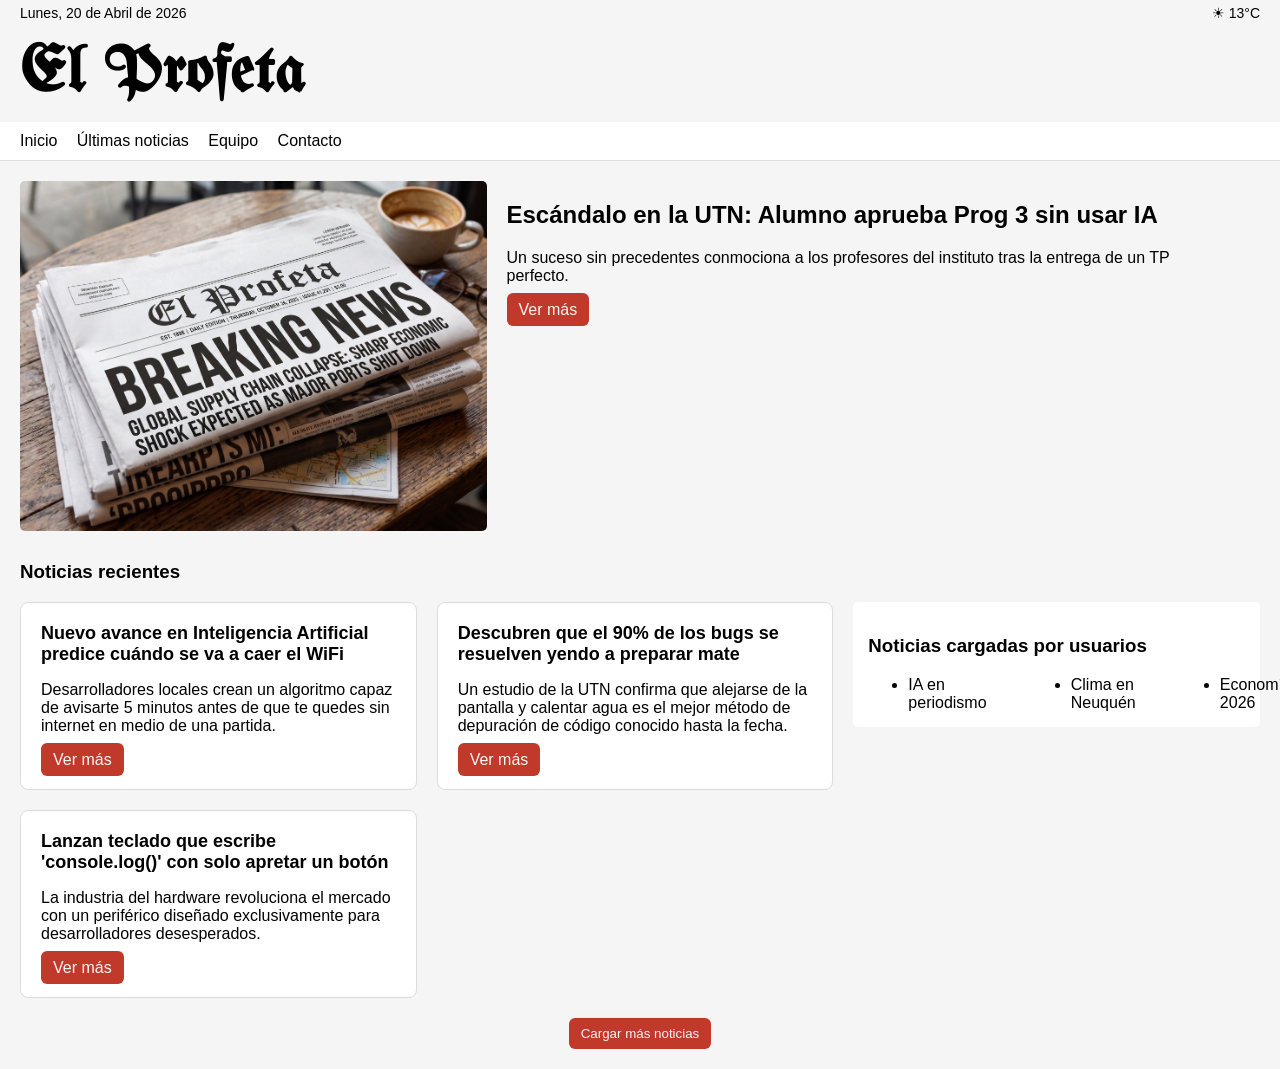
==== index.html @ 85e02f19 "agrego boton de ver mas noticias" ====
<!DOCTYPE html>
<html lang="es">
<head>
  <meta charset="UTF-8">
  <meta name="viewport" content="width=device-width, initial-scale=1.0">
  <title>El Profeta</title>
  <meta name="description" content="El Profeta - Noticias y actualidad." />
  <link rel="icon" href="./assets/favicon/profeta.png" />
  <link rel="stylesheet" href="./css/style.css">
</head>
<body>

  <!-- TOP BAR -->
  <div class="topbar">
    <span>Lunes, 20 de Abril de 2026</span>
    <span>☀ 13°C</span>
  </div>

  <!-- HEADER -->
  <header>
    <h1>El Profeta</h1>
  </header>

  <!-- NAV -->
  <nav>
    <a href="#">Inicio</a>
    <a href="pages/noticias.html">Últimas noticias</a>
    <a href="pages/equipo.html">Equipo</a>
    <a href="pages/contacto.html">Contacto</a>
  </nav>

  <!-- MAIN -->
  <main>

    <!-- NOTICIA PRINCIPAL -->
    <section class="principal">
      <img src="./assets/img/el-profeta-stock.png" alt="Escándalo en la UTN">
      <div class="contenido">
        <h2>Escándalo en la UTN: Alumno aprueba Prog 3 sin usar IA</h2>
        <p>Un suceso sin precedentes conmociona a los profesores del instituto tras la entrega de un TP perfecto.</p>
        <a href="pages/detalle.html?id=1" class="btn">Ver más</a>
      </div>
    </section>

    <h3>Noticias recientes</h3>
    <!-- CONTENIDO -->
    <div class="grid">
      <!-- IZQUIERDA -->
      <section class="noticias">
        <!-- 🔥 Acá JS inserta las cards -->
        <div id="contenedor-noticias"></div>
      </section>

      <!-- SIDEBAR -->
      <aside class="sidebar">

        <div class="box">
          <h3>Noticias cargadas por usuarios</h3>

          <!-- 🔥 También podés llenar esto con JS después -->
          <ul id="lista-usuarios">
            <li>IA en periodismo</li>
            <li>Clima en Neuquén</li>
            <li>Economía 2026</li>
          </ul>
        </div>

      </aside>
    </div>
    <section class="noticias">
        <div id="contenedor-noticias"></div>
        <div style="text-align: center; margin-top: 20px;">
        <button id="btn-cargar-mas" class="btn">Cargar más noticias</button>
        </div>
      </section>
    
  </main>

  <!-- SCRIPTS (orden correcto) -->
  <script src="./js/data.js"></script>
  <script src="./js/script.js"></script>

</body>
</html>
---- css/style.css ----
@import url(./components/nav.css);
@import url(./components/button.css);
@import url(./components/card.css);
@import url(./components/footer.css);
@import url(./components/grids.css);
@import url('https://fonts.googleapis.com/css2?family=UnifrakturMaguntia&display=swap');

:root {
  --color-principal: #c0392b;
  --color-fondo: #f5f5f5;
  --color-borde: #ddd;
  --color-texto: #222;
}

body {
  font-family: Arial, sans-serif;
  margin: 0;
  background: var(--color-fondo);
}

body {
  font-family: Arial, sans-serif;
  margin: 0;
  background: var(--color-fondo);
}

/* TOPBAR */
.topbar {
  background: var(--color-fondo);
  padding: 5px 20px;
  display: flex;
  justify-content: space-between;
  font-size: 14px;
}

/* HEADER */
header {
  display: flex;
  justify-content: space-between;
  align-items: center;
  padding: 15px 20px;
}

header h1 {
  font-family: 'UnifrakturMaguntia', 'Old English Text MT', serif;
  font-size: 4rem; 
  letter-spacing: 1px; 
  margin: 0;
}

/* MAIN */
main {
  padding: 20px;
}

/* PRINCIPAL */
.principal {
  display: flex;
  gap: 20px;
  margin-bottom: 30px;
}

.principal img {
  max-height: 350px;
  border-radius: 5px;
}

.principal .contenido {
  width: 55%;
}

/* SIDEBAR */
.sidebar {
  flex: 1;
}

.box {
  background: white;
  padding: 15px;
  margin-bottom: 15px;
  border-radius: 5px;
}

input {
  width: 100%;
  padding: 8px;
}

/* ESTILOS DETALLE */

.detalle_noticia {
  display: flex;
  flex-direction: column; 
  gap: 20px; 
  background: white;
  padding: 30px;
  border-radius: 8px;
  border: 1px solid #ddd;
  max-width: 800px;
  margin: 0 auto; 
}

#titulo_noticia {
  font-family: serif;
  margin: 0;
  font-size: 32px;
}

.datos_autor {
  display: flex;
  justify-content: flex-start;
  color: #666;
  font-size: 14px;
  border-bottom: 1px solid #ddd;
  padding-bottom: 10px;
}

.imagen_noticia img {
  width: 100%;
  border-radius: 5px;
}

.cuerpo {
  line-height: 1.6;
  color: #222;
}
.slider {
  position: relative;
  display: flex;
  align-items: center;
  gap: 15px;
  width: 100%;
  margin: auto;
}

#Container_UltimasNoticias {
  position: relative;
  margin-top: 25px;
  margin-bottom: 15%;
  width: 100%;
  height: 400px;
}
.UltimasNoticias{
  margin-top:15%;
  text-align: center;
}
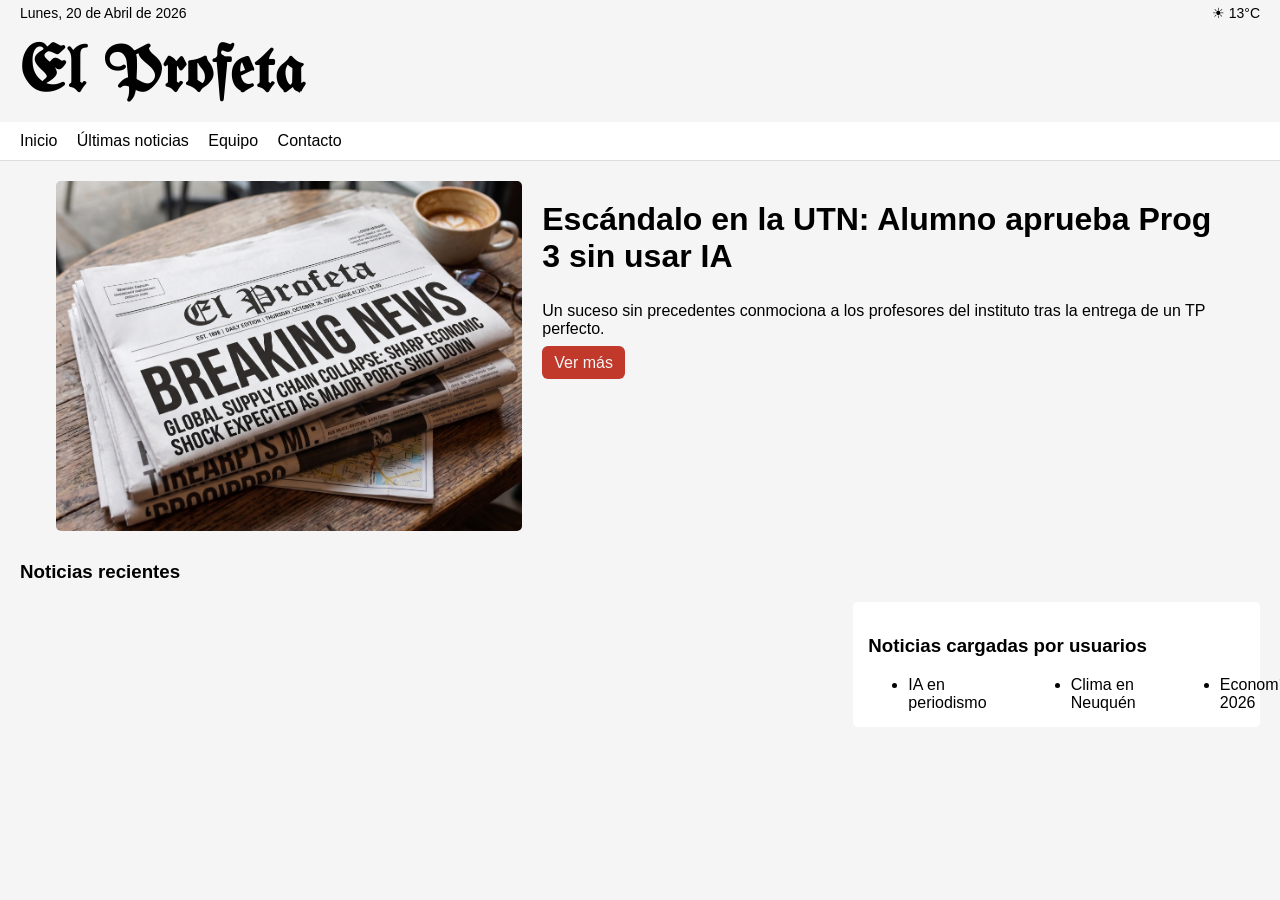
==== commit 336a8bbf: "limpieza de codigo" ====
--- a/index.html
+++ b/index.html
@@ -10,18 +10,15 @@
 </head>
 <body>
 
-  <!-- TOP BAR -->
   <div class="topbar">
     <span>Lunes, 20 de Abril de 2026</span>
     <span>☀ 13°C</span>
   </div>
 
-  <!-- HEADER -->
   <header>
     <h1>El Profeta</h1>
   </header>
 
-  <!-- NAV -->
   <nav>
     <a href="#">Inicio</a>
     <a href="pages/noticias.html">Últimas noticias</a>
@@ -29,10 +26,8 @@
     <a href="pages/contacto.html">Contacto</a>
   </nav>
 
-  <!-- MAIN -->
   <main>
 
-    <!-- NOTICIA PRINCIPAL -->
     <section class="principal">
       <img src="./assets/img/el-profeta-stock.png" alt="Escándalo en la UTN">
       <div class="contenido">
@@ -47,17 +42,14 @@
     <div class="grid">
       <!-- IZQUIERDA -->
       <section class="noticias">
-        <!-- 🔥 Acá JS inserta las cards -->
         <div id="contenedor-noticias"></div>
       </section>
 
-      <!-- SIDEBAR -->
       <aside class="sidebar">
 
         <div class="box">
           <h3>Noticias cargadas por usuarios</h3>
 
-          <!-- 🔥 También podés llenar esto con JS después -->
           <ul id="lista-usuarios">
             <li>IA en periodismo</li>
             <li>Clima en Neuquén</li>
@@ -67,16 +59,9 @@
 
       </aside>
     </div>
-    <section class="noticias">
-        <div id="contenedor-noticias"></div>
-        <div style="text-align: center; margin-top: 20px;">
-        <button id="btn-cargar-mas" class="btn">Cargar más noticias</button>
-        </div>
-      </section>
-    
+
   </main>
 
-  <!-- SCRIPTS (orden correcto) -->
   <script src="./js/data.js"></script>
   <script src="./js/script.js"></script>
 
--- a/css/style.css
+++ b/css/style.css
@@ -143,4 +143,28 @@
 .UltimasNoticias{
   margin-top:15%;
   text-align: center;
-}+}
+
+.principal{
+  display: flex;
+  justify-content: center;}
+
+.principal .contenido h2 {
+  display: flex;
+  font-size: 32px;
+  justify-content: center;
+  margin-top: 20px;
+}
+
+.contacto-form {
+  display: flex;
+  flex-direction: column;
+  gap: 12px;
+  background: var(--color-principal);
+}
+.contacto-form label {
+  color: var(--color-texto);
+  font-weight: 600;
+  font-size: 18px;
+}
+
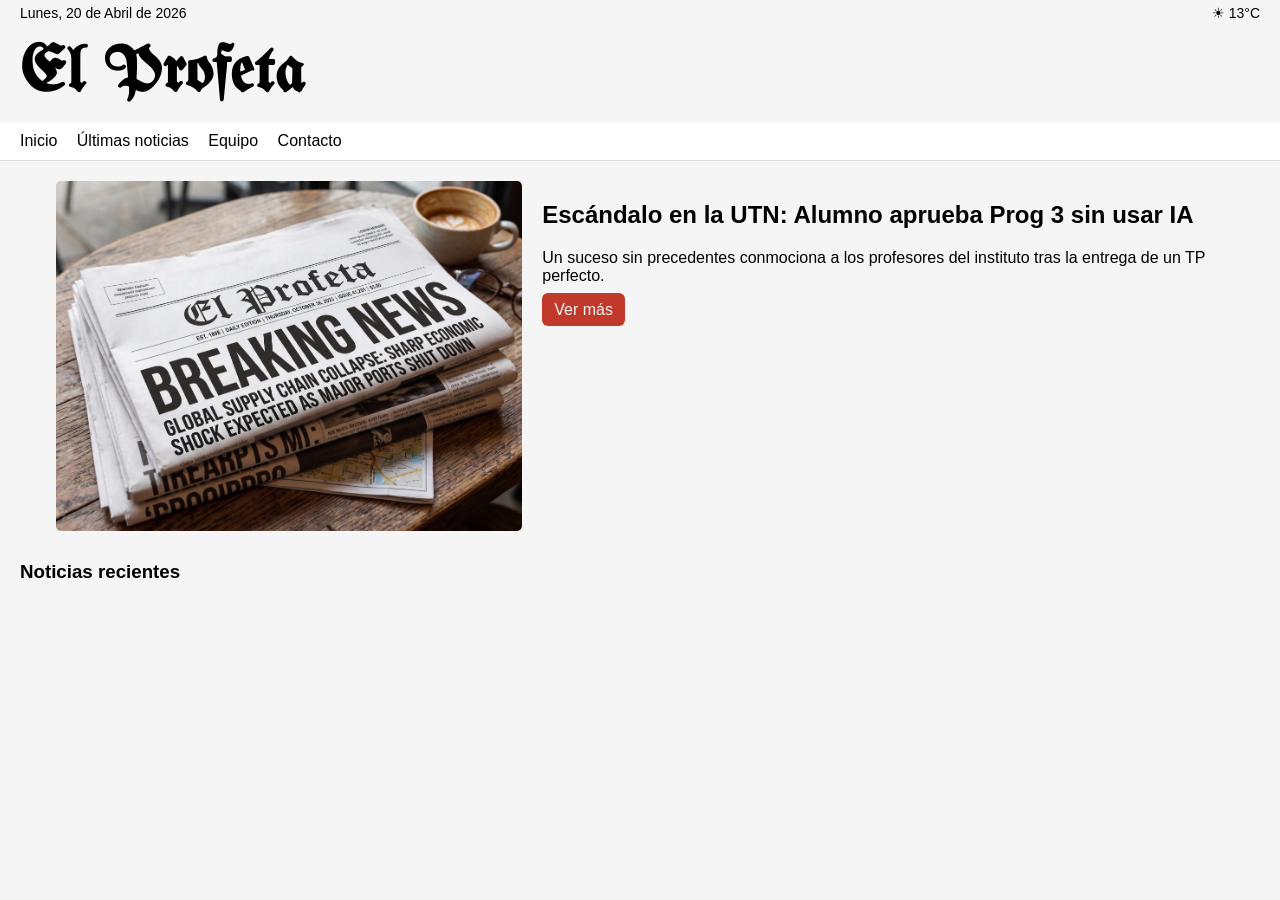
==== commit be0d01e7: "limpieza de codigo" ====
--- a/index.html
+++ b/index.html
@@ -11,8 +11,8 @@
 <body>
 
   <div class="topbar">
-    <span>Lunes, 20 de Abril de 2026</span>
-    <span>☀ 13°C</span>
+    <paragraph>Lunes, 20 de Abril de 2026</paragraph>
+    <paragraph>☀ 13°C</paragraph>
   </div>
 
   <header>
@@ -38,26 +38,10 @@
     </section>
 
     <h3>Noticias recientes</h3>
-    <!-- CONTENIDO -->
     <div class="grid">
-      <!-- IZQUIERDA -->
       <section class="noticias">
         <div id="contenedor-noticias"></div>
-      </section>
-
-      <aside class="sidebar">
-
-        <div class="box">
-          <h3>Noticias cargadas por usuarios</h3>
-
-          <ul id="lista-usuarios">
-            <li>IA en periodismo</li>
-            <li>Clima en Neuquén</li>
-            <li>Economía 2026</li>
-          </ul>
-        </div>
-
-      </aside>
+      </section>    
     </div>
 
   </main>
--- a/css/style.css
+++ b/css/style.css
@@ -24,7 +24,7 @@
   background: var(--color-fondo);
 }
 
-/* TOPBAR */
+
 .topbar {
   background: var(--color-fondo);
   padding: 5px 20px;
@@ -33,7 +33,7 @@
   font-size: 14px;
 }
 
-/* HEADER */
+
 header {
   display: flex;
   justify-content: space-between;
@@ -48,12 +48,12 @@
   margin: 0;
 }
 
-/* MAIN */
+
 main {
   padding: 20px;
 }
 
-/* PRINCIPAL */
+
 .principal {
   display: flex;
   gap: 20px;
@@ -69,7 +69,7 @@
   width: 55%;
 }
 
-/* SIDEBAR */
+
 .sidebar {
   flex: 1;
 }
@@ -144,27 +144,14 @@
   margin-top:15%;
   text-align: center;
 }
-
 .principal{
+  width: 100%;
+  justify-content: center;
+}
+.principal h2{
   display: flex;
-  justify-content: center;}
-
-.principal .contenido h2 {
-  display: flex;
-  font-size: 32px;
-  justify-content: center;
-  margin-top: 20px;
+  align-self: start;
 }
-
-.contacto-form {
-  display: flex;
-  flex-direction: column;
-  gap: 12px;
-  background: var(--color-principal);
+.contacto.card{
+  text-align: start;
 }
-.contacto-form label {
-  color: var(--color-texto);
-  font-weight: 600;
-  font-size: 18px;
-}
-
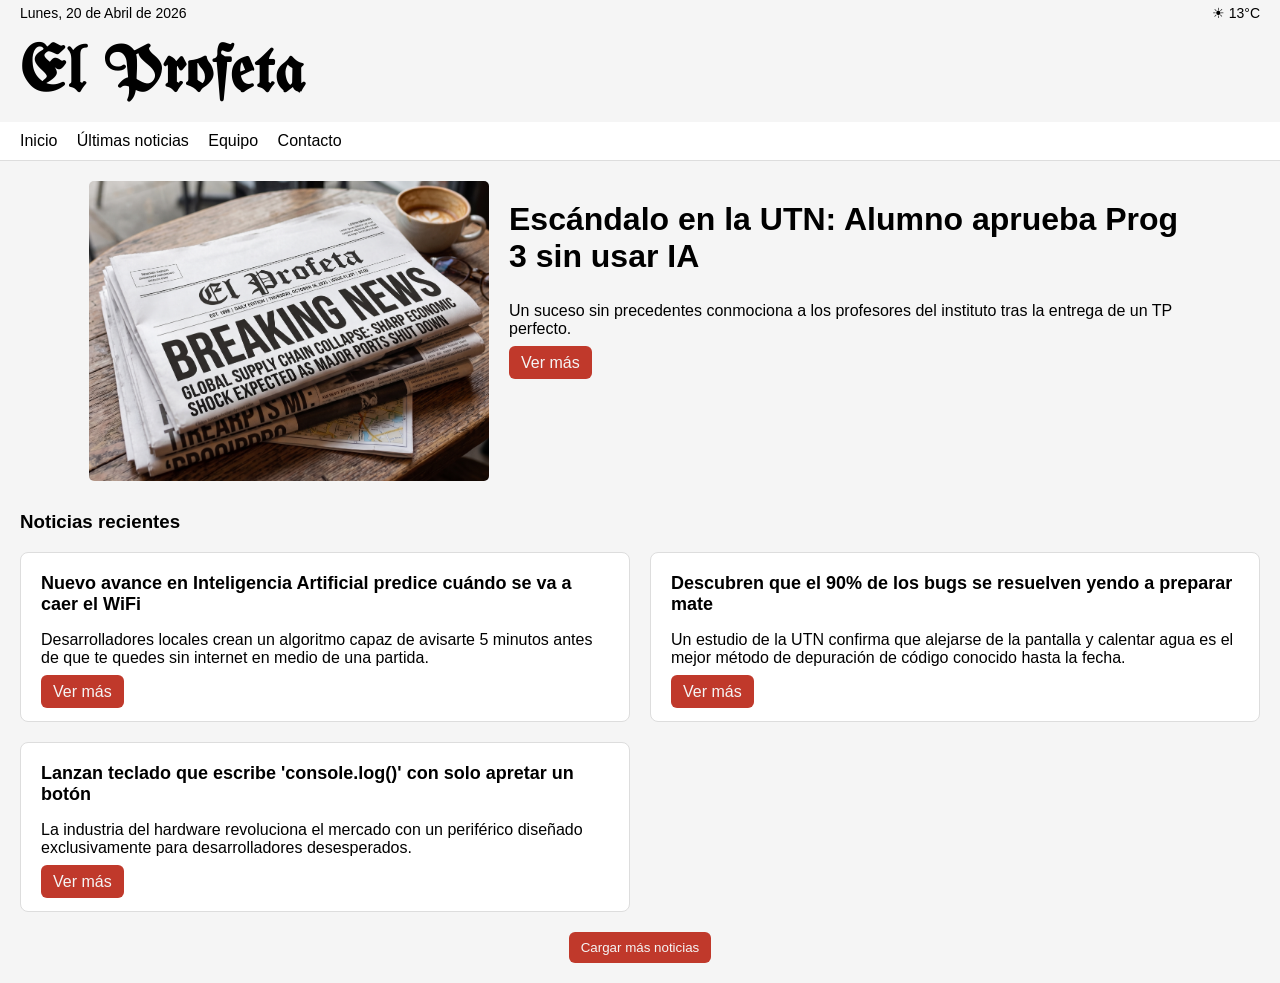
==== commit 83d31a3a: "Merge branch 'dev' of https://github.com/maxemessina/El_Profeta_Parcial into alumno-messina" ====
--- a/index.html
+++ b/index.html
@@ -43,7 +43,13 @@
         <div id="contenedor-noticias"></div>
       </section>    
     </div>
-
+    <section class="noticias">
+        <div id="contenedor-noticias"></div>
+        <div style="text-align: center; margin-top: 20px;">
+        <button id="btn-cargar-mas" class="btn">Cargar más noticias</button>
+        </div>
+      </section>
+    
   </main>
 
   <script src="./js/data.js"></script>
--- a/css/style.css
+++ b/css/style.css
@@ -12,6 +12,8 @@
   --color-texto: #222;
 }
 
+
+
 body {
   font-family: Arial, sans-serif;
   margin: 0;
@@ -24,7 +26,7 @@
   background: var(--color-fondo);
 }
 
-
+/* TOPBAR */
 .topbar {
   background: var(--color-fondo);
   padding: 5px 20px;
@@ -33,7 +35,7 @@
   font-size: 14px;
 }
 
-
+/* HEADER */
 header {
   display: flex;
   justify-content: space-between;
@@ -48,12 +50,12 @@
   margin: 0;
 }
 
-
+/* MAIN */
 main {
   padding: 20px;
 }
 
-
+/* PRINCIPAL */
 .principal {
   display: flex;
   gap: 20px;
@@ -62,6 +64,7 @@
 
 .principal img {
   max-height: 350px;
+  max-width: 400px;
   border-radius: 5px;
 }
 
@@ -69,7 +72,7 @@
   width: 55%;
 }
 
-
+/* SIDEBAR */
 .sidebar {
   flex: 1;
 }
@@ -101,7 +104,7 @@
 }
 
 #titulo_noticia {
-  font-family: serif;
+  font-family: Arial, sans-serif;
   margin: 0;
   font-size: 32px;
 }
@@ -144,14 +147,69 @@
   margin-top:15%;
   text-align: center;
 }
+
+@media (max-width: 768px) {
+  header {
+    justify-content: center;
+    padding: 15px 10px; /* Achicamos un toque el padding lateral para que respire mejor */
+  }
+  
+  header h1 {
+    text-align: center; /* Por las dudas, forzamos el centrado del texto también */
+  }
+  
+  nav {
+    display: flex;
+    flex-direction: row; /* Lo mantenemos en fila */
+    justify-content: center;
+  }
+
+  .principal {
+    flex-direction: column;
+  }
+  
+  .principal img {
+    width: 100%;
+    margin: 0 auto 15px auto; /* El margin auto centra la imagen si llega a ser más chica */
+  }
+  
+  .principal .contenido {
+    width: 100%;
+  }
+
+  .grid {
+    flex-direction: column; /* Pasa el sidebar abajo de las noticias */
+  }
+
+  #contenedor-noticias .card {
+    width: 100%;
+  }
+  
+  #contenedor-equipo {
+    flex-direction: column;
+    align-items: center;
+  }
+}
 .principal{
-  width: 100%;
+  display: flex;
+  justify-content: center;}
+
+.principal .contenido h2 {
+  display: flex;
+  font-size: 32px;
   justify-content: center;
-}
-.principal h2{
-  display: flex;
-  align-self: start;
-}
-.contacto.card{
-  text-align: start;
-}
+  margin-top: 20px;
+}
+
+.contacto-form {
+  display: flex;
+  flex-direction: column;
+  gap: 12px;
+  background: var(--color-principal);
+}
+.contacto-form label {
+  color: var(--color-texto);
+  font-weight: 600;
+  font-size: 18px;
+}
+
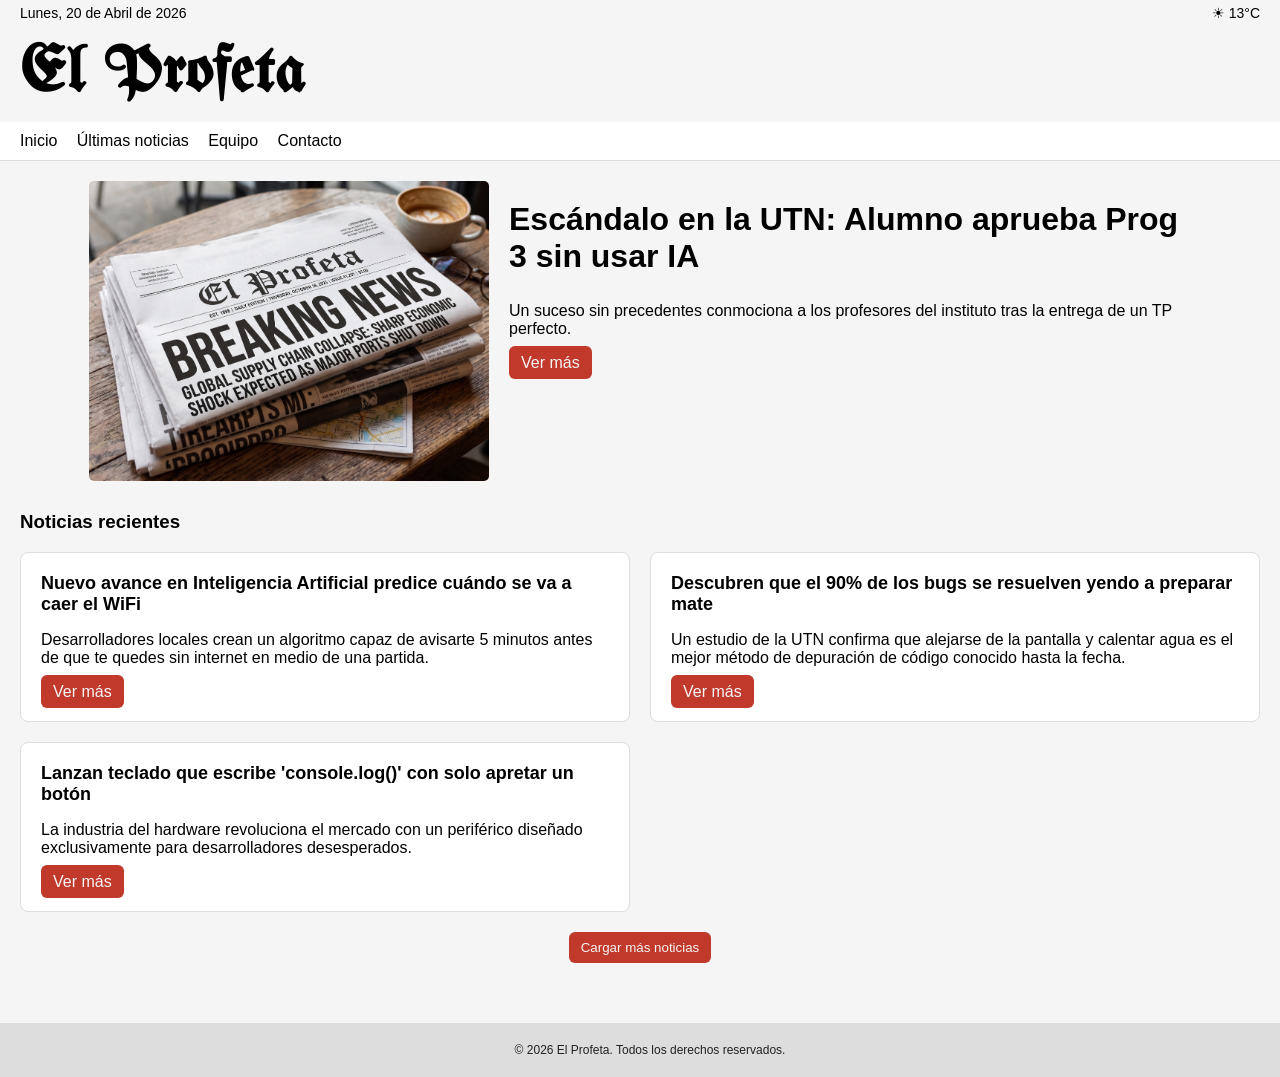
==== commit 3e0ad8c7: "agrego footer.css y a cada html" ====
--- a/index.html
+++ b/index.html
@@ -43,14 +43,18 @@
         <div id="contenedor-noticias"></div>
       </section>    
     </div>
+
     <section class="noticias">
         <div id="contenedor-noticias"></div>
         <div style="text-align: center; margin-top: 20px;">
         <button id="btn-cargar-mas" class="btn">Cargar más noticias</button>
         </div>
-      </section>
-    
+    </section>
   </main>
+
+  <footer class="footer">
+      <p>&copy; 2026 El Profeta. Todos los derechos reservados.</p>
+  </footer>
 
   <script src="./js/data.js"></script>
   <script src="./js/script.js"></script>
--- a/css/style.css
+++ b/css/style.css
@@ -12,8 +12,6 @@
   --color-texto: #222;
 }
 
-
-
 body {
   font-family: Arial, sans-serif;
   margin: 0;
@@ -26,7 +24,6 @@
   background: var(--color-fondo);
 }
 
-/* TOPBAR */
 .topbar {
   background: var(--color-fondo);
   padding: 5px 20px;
@@ -35,7 +32,6 @@
   font-size: 14px;
 }
 
-/* HEADER */
 header {
   display: flex;
   justify-content: space-between;
@@ -50,12 +46,10 @@
   margin: 0;
 }
 
-/* MAIN */
 main {
   padding: 20px;
 }
 
-/* PRINCIPAL */
 .principal {
   display: flex;
   gap: 20px;
@@ -72,7 +66,6 @@
   width: 55%;
 }
 
-/* SIDEBAR */
 .sidebar {
   flex: 1;
 }
@@ -151,16 +144,16 @@
 @media (max-width: 768px) {
   header {
     justify-content: center;
-    padding: 15px 10px; /* Achicamos un toque el padding lateral para que respire mejor */
+    padding: 15px 10px;
   }
   
   header h1 {
-    text-align: center; /* Por las dudas, forzamos el centrado del texto también */
+    text-align: center;
   }
   
   nav {
     display: flex;
-    flex-direction: row; /* Lo mantenemos en fila */
+    flex-direction: row;
     justify-content: center;
   }
 
@@ -170,7 +163,7 @@
   
   .principal img {
     width: 100%;
-    margin: 0 auto 15px auto; /* El margin auto centra la imagen si llega a ser más chica */
+    margin: 0 auto 15px auto;
   }
   
   .principal .contenido {
@@ -178,7 +171,7 @@
   }
 
   .grid {
-    flex-direction: column; /* Pasa el sidebar abajo de las noticias */
+    flex-direction: column;
   }
 
   #contenedor-noticias .card {
@@ -201,15 +194,14 @@
   margin-top: 20px;
 }
 
-.contacto-form {
+.form {
   display: flex;
   flex-direction: column;
   gap: 12px;
-  background: var(--color-principal);
-}
-.contacto-form label {
+  background: var(--color-borde);
+}
+.form label {
   color: var(--color-texto);
   font-weight: 600;
   font-size: 18px;
-}
-
+}
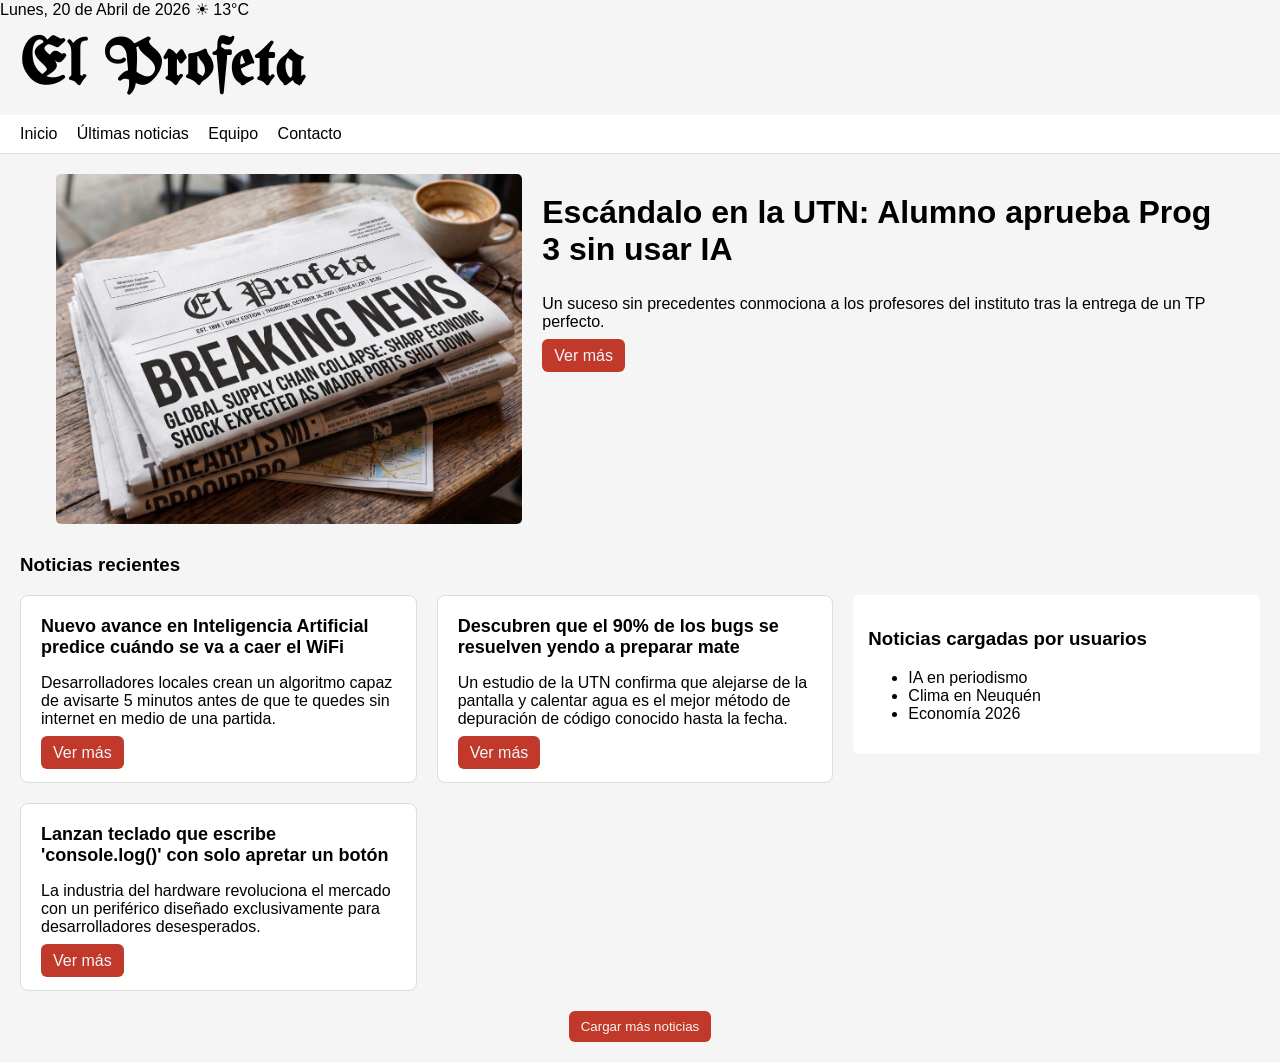
==== commit 3963f0f6: "Merge branch 'dev' into alumno-astudillo" ====
--- a/index.html
+++ b/index.html
@@ -10,15 +10,18 @@
 </head>
 <body>
 
+  <!-- TOP BAR -->
   <div class="topbar">
-    <paragraph>Lunes, 20 de Abril de 2026</paragraph>
-    <paragraph>☀ 13°C</paragraph>
+    <span>Lunes, 20 de Abril de 2026</span>
+    <span>☀ 13°C</span>
   </div>
 
+  <!-- HEADER -->
   <header>
     <h1>El Profeta</h1>
   </header>
 
+  <!-- NAV -->
   <nav>
     <a href="#">Inicio</a>
     <a href="pages/noticias.html">Últimas noticias</a>
@@ -26,8 +29,10 @@
     <a href="pages/contacto.html">Contacto</a>
   </nav>
 
+  <!-- MAIN -->
   <main>
 
+    <!-- NOTICIA PRINCIPAL -->
     <section class="principal">
       <img src="./assets/img/el-profeta-stock.png" alt="Escándalo en la UTN">
       <div class="contenido">
@@ -38,24 +43,40 @@
     </section>
 
     <h3>Noticias recientes</h3>
+    <!-- CONTENIDO -->
     <div class="grid">
+      <!-- IZQUIERDA -->
       <section class="noticias">
+        <!-- 🔥 Acá JS inserta las cards -->
         <div id="contenedor-noticias"></div>
-      </section>    
+      </section>
+
+      <!-- SIDEBAR -->
+      <aside class="sidebar">
+
+        <div class="box">
+          <h3>Noticias cargadas por usuarios</h3>
+
+          <!-- 🔥 También podés llenar esto con JS después -->
+          <ul id="lista-usuarios">
+            <li>IA en periodismo</li>
+            <li>Clima en Neuquén</li>
+            <li>Economía 2026</li>
+          </ul>
+        </div>
+
+      </aside>
     </div>
-
     <section class="noticias">
         <div id="contenedor-noticias"></div>
         <div style="text-align: center; margin-top: 20px;">
         <button id="btn-cargar-mas" class="btn">Cargar más noticias</button>
         </div>
-    </section>
+      </section>
+    
   </main>
 
-  <footer class="footer">
-      <p>&copy; 2026 El Profeta. Todos los derechos reservados.</p>
-  </footer>
-
+  <!-- SCRIPTS (orden correcto) -->
   <script src="./js/data.js"></script>
   <script src="./js/script.js"></script>
 
--- a/css/style.css
+++ b/css/style.css
@@ -24,13 +24,15 @@
   background: var(--color-fondo);
 }
 
-.topbar {
+
+.top_bar {
   background: var(--color-fondo);
   padding: 5px 20px;
   display: flex;
   justify-content: space-between;
   font-size: 14px;
 }
+
 
 header {
   display: flex;
@@ -46,9 +48,11 @@
   margin: 0;
 }
 
+
 main {
   padding: 20px;
 }
+
 
 .principal {
   display: flex;
@@ -58,13 +62,13 @@
 
 .principal img {
   max-height: 350px;
-  max-width: 400px;
   border-radius: 5px;
 }
 
 .principal .contenido {
   width: 55%;
 }
+
 
 .sidebar {
   flex: 1;
@@ -120,7 +124,7 @@
   line-height: 1.6;
   color: #222;
 }
-.slider {
+.mov_noticias {
   position: relative;
   display: flex;
   align-items: center;
@@ -129,60 +133,29 @@
   margin: auto;
 }
 
-#Container_UltimasNoticias {
+#container_ultimas_noticias {
   position: relative;
   margin-top: 25px;
   margin-bottom: 15%;
   width: 100%;
   height: 400px;
 }
-.UltimasNoticias{
+.ultimas_noticias{
   margin-top:15%;
   text-align: center;
 }
+.principal{
+  width: 100%;
+  justify-content: center;
+}
+.principal h2{
+  display: flex;
+  align-self: start;
+}
+.contacto.card{
+  text-align: start;
+}
 
-@media (max-width: 768px) {
-  header {
-    justify-content: center;
-    padding: 15px 10px;
-  }
-  
-  header h1 {
-    text-align: center;
-  }
-  
-  nav {
-    display: flex;
-    flex-direction: row;
-    justify-content: center;
-  }
-
-  .principal {
-    flex-direction: column;
-  }
-  
-  .principal img {
-    width: 100%;
-    margin: 0 auto 15px auto;
-  }
-  
-  .principal .contenido {
-    width: 100%;
-  }
-
-  .grid {
-    flex-direction: column;
-  }
-
-  #contenedor-noticias .card {
-    width: 100%;
-  }
-  
-  #contenedor-equipo {
-    flex-direction: column;
-    align-items: center;
-  }
-}
 .principal{
   display: flex;
   justify-content: center;}
@@ -194,14 +167,15 @@
   margin-top: 20px;
 }
 
-.form {
+.contacto-form {
   display: flex;
   flex-direction: column;
   gap: 12px;
-  background: var(--color-borde);
+  background: var(--color-principal);
 }
-.form label {
+.contacto-form label {
   color: var(--color-texto);
   font-weight: 600;
   font-size: 18px;
-}+}
+
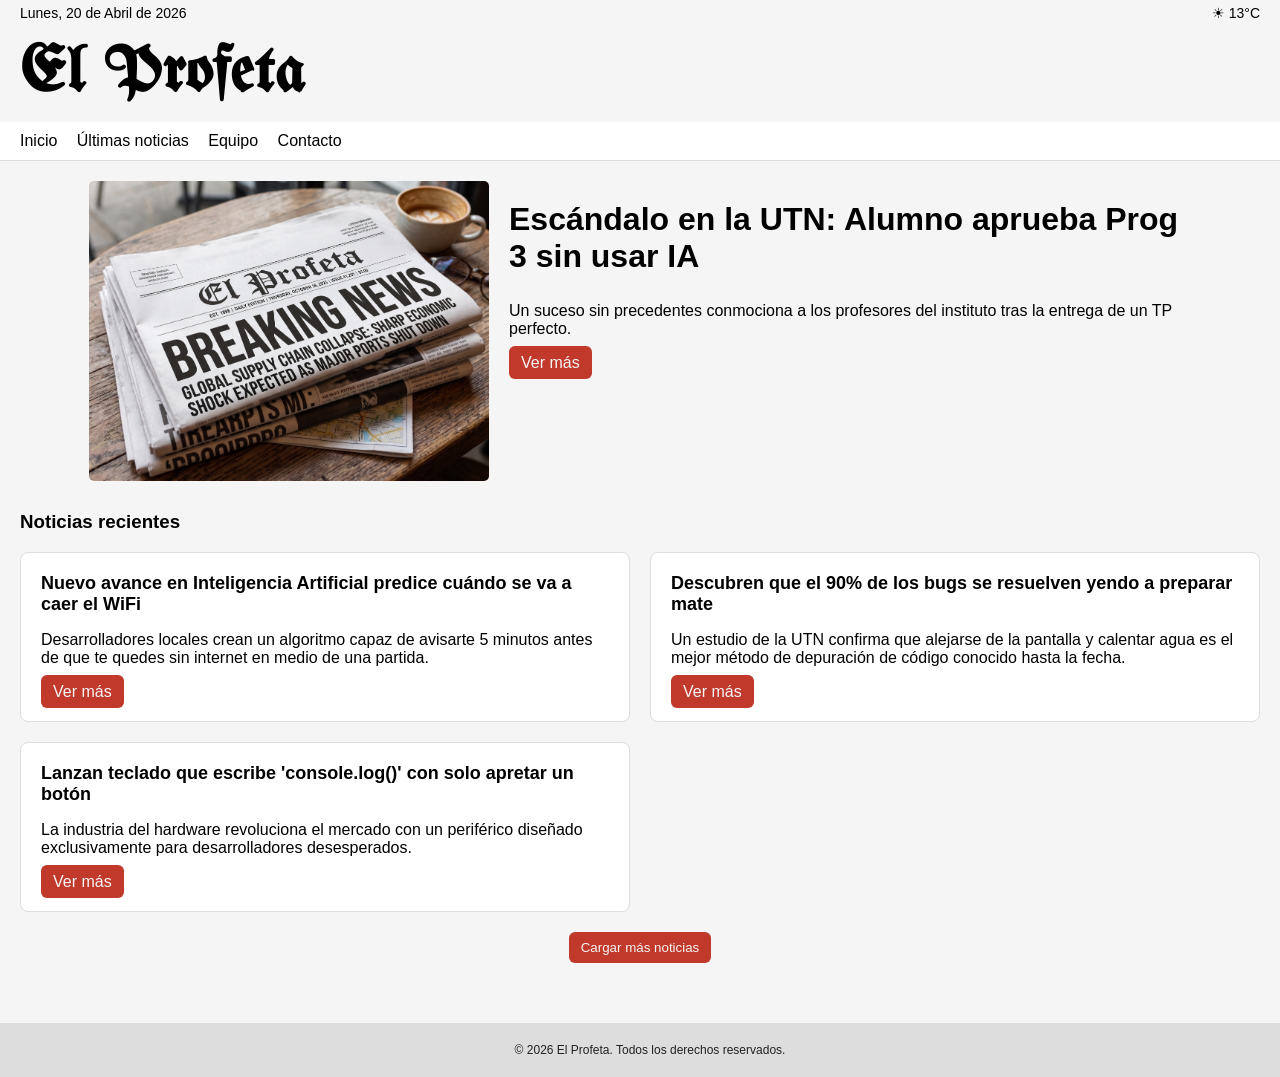
==== commit dc348656: "Merge pull request #23 from maxemessina/alumno-messina Alumno messina" ====
--- a/index.html
+++ b/index.html
@@ -10,18 +10,15 @@
 </head>
 <body>
 
-  <!-- TOP BAR -->
   <div class="topbar">
-    <span>Lunes, 20 de Abril de 2026</span>
-    <span>☀ 13°C</span>
+    <paragraph>Lunes, 20 de Abril de 2026</paragraph>
+    <paragraph>☀ 13°C</paragraph>
   </div>
 
-  <!-- HEADER -->
   <header>
     <h1>El Profeta</h1>
   </header>
 
-  <!-- NAV -->
   <nav>
     <a href="#">Inicio</a>
     <a href="pages/noticias.html">Últimas noticias</a>
@@ -29,10 +26,8 @@
     <a href="pages/contacto.html">Contacto</a>
   </nav>
 
-  <!-- MAIN -->
   <main>
 
-    <!-- NOTICIA PRINCIPAL -->
     <section class="principal">
       <img src="./assets/img/el-profeta-stock.png" alt="Escándalo en la UTN">
       <div class="contenido">
@@ -43,40 +38,24 @@
     </section>
 
     <h3>Noticias recientes</h3>
-    <!-- CONTENIDO -->
     <div class="grid">
-      <!-- IZQUIERDA -->
       <section class="noticias">
-        <!-- 🔥 Acá JS inserta las cards -->
         <div id="contenedor-noticias"></div>
-      </section>
+      </section>    
+    </div>
 
-      <!-- SIDEBAR -->
-      <aside class="sidebar">
-
-        <div class="box">
-          <h3>Noticias cargadas por usuarios</h3>
-
-          <!-- 🔥 También podés llenar esto con JS después -->
-          <ul id="lista-usuarios">
-            <li>IA en periodismo</li>
-            <li>Clima en Neuquén</li>
-            <li>Economía 2026</li>
-          </ul>
-        </div>
-
-      </aside>
-    </div>
     <section class="noticias">
         <div id="contenedor-noticias"></div>
         <div style="text-align: center; margin-top: 20px;">
         <button id="btn-cargar-mas" class="btn">Cargar más noticias</button>
         </div>
-      </section>
-    
+    </section>
   </main>
 
-  <!-- SCRIPTS (orden correcto) -->
+  <footer class="footer">
+      <p>&copy; 2026 El Profeta. Todos los derechos reservados.</p>
+  </footer>
+
   <script src="./js/data.js"></script>
   <script src="./js/script.js"></script>
 
--- a/css/style.css
+++ b/css/style.css
@@ -24,8 +24,7 @@
   background: var(--color-fondo);
 }
 
-
-.top_bar {
+.topbar {
   background: var(--color-fondo);
   padding: 5px 20px;
   display: flex;
@@ -48,12 +47,10 @@
   margin: 0;
 }
 
-
 main {
   padding: 20px;
 }
 
-
 .principal {
   display: flex;
   gap: 20px;
@@ -62,13 +59,13 @@
 
 .principal img {
   max-height: 350px;
+  max-width: 400px;
   border-radius: 5px;
 }
 
 .principal .contenido {
   width: 55%;
 }
-
 
 .sidebar {
   flex: 1;
@@ -156,6 +153,48 @@
   text-align: start;
 }
 
+@media (max-width: 768px) {
+  header {
+    justify-content: center;
+    padding: 15px 10px;
+  }
+  
+  header h1 {
+    text-align: center;
+  }
+  
+  nav {
+    display: flex;
+    flex-direction: row;
+    justify-content: center;
+  }
+
+  .principal {
+    flex-direction: column;
+  }
+  
+  .principal img {
+    width: 100%;
+    margin: 0 auto 15px auto;
+  }
+  
+  .principal .contenido {
+    width: 100%;
+  }
+
+  .grid {
+    flex-direction: column;
+  }
+
+  #contenedor-noticias .card {
+    width: 100%;
+  }
+  
+  #contenedor-equipo {
+    flex-direction: column;
+    align-items: center;
+  }
+}
 .principal{
   display: flex;
   justify-content: center;}
@@ -167,15 +206,14 @@
   margin-top: 20px;
 }
 
-.contacto-form {
+.form {
   display: flex;
   flex-direction: column;
   gap: 12px;
-  background: var(--color-principal);
-}
-.contacto-form label {
+  background: var(--color-borde);
+}
+.form label {
   color: var(--color-texto);
   font-weight: 600;
   font-size: 18px;
-}
-
+}
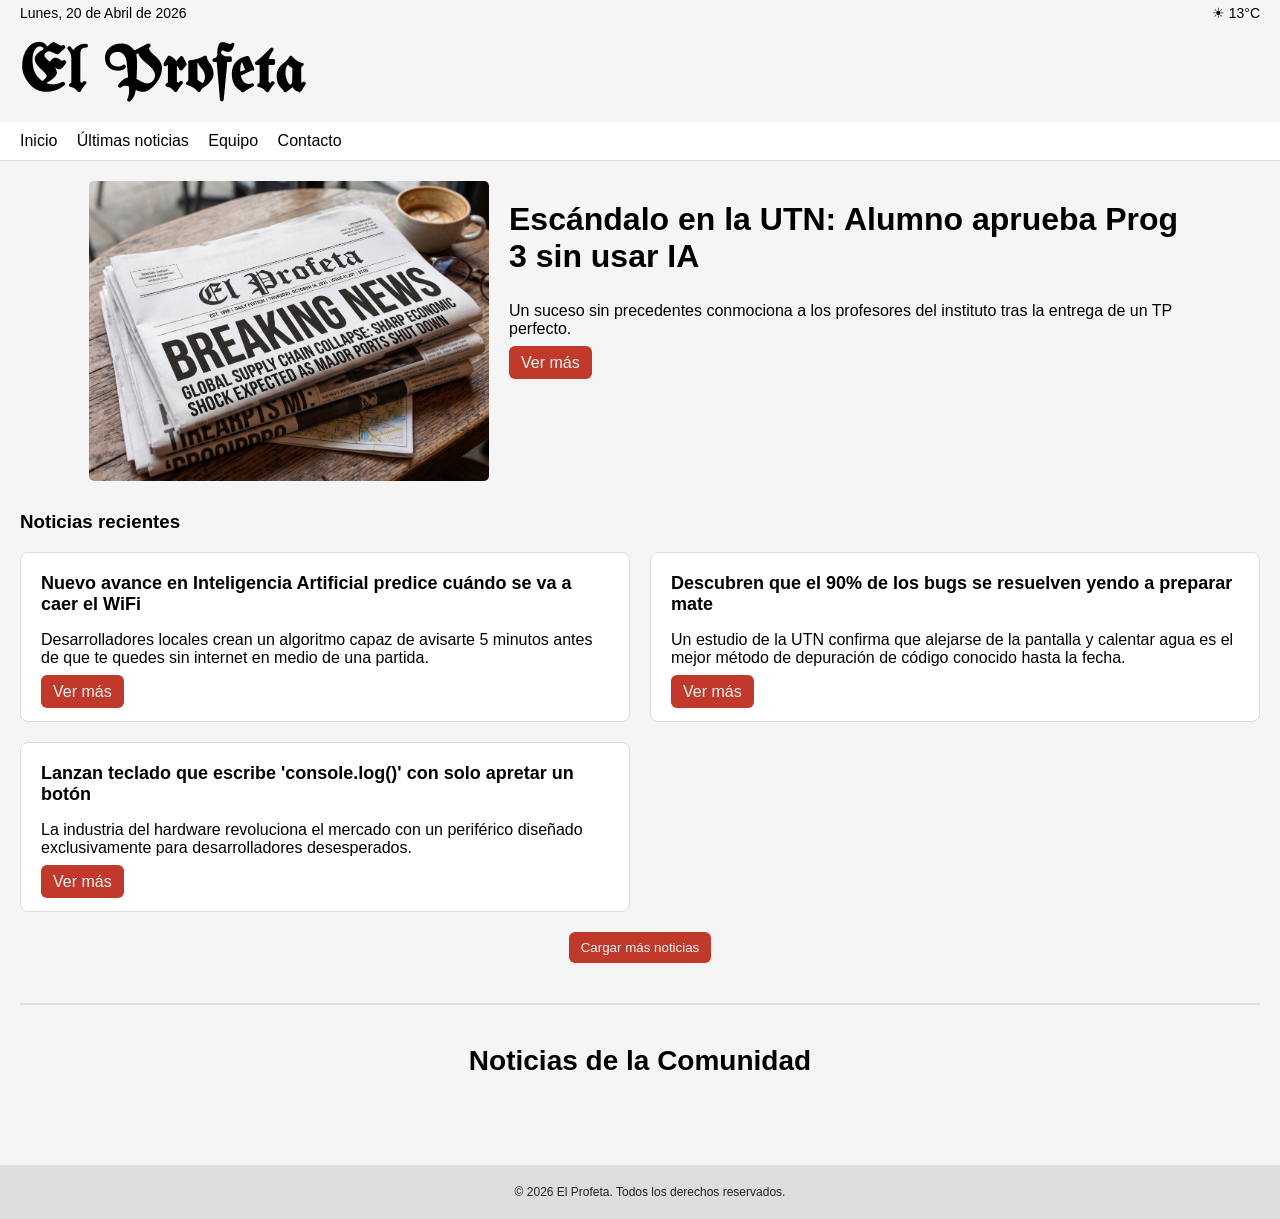
==== commit aeb368bb: "cambios en index, cargar.js y html incompletos" ====
--- a/index.html
+++ b/index.html
@@ -50,6 +50,15 @@
         <button id="btn-cargar-mas" class="btn">Cargar más noticias</button>
         </div>
     </section>
+
+    <hr style="margin: 40px 0; border: 1px solid var(--color-borde);">
+    <h3 style="text-align: center; font-size: 28px;">Noticias de la Comunidad</h3>
+    
+    <section class="noticias">
+        <div id="contenedor-noticias-usuarios" style="display: flex; flex-wrap: wrap; gap: 20px; justify-content: center;"></div>
+    </section>
+  </main>
+
   </main>
 
   <footer class="footer">
@@ -58,6 +67,6 @@
 
   <script src="./js/data.js"></script>
   <script src="./js/script.js"></script>
-
+  <script src="./js/cargar.js"></script>
 </body>
 </html>
